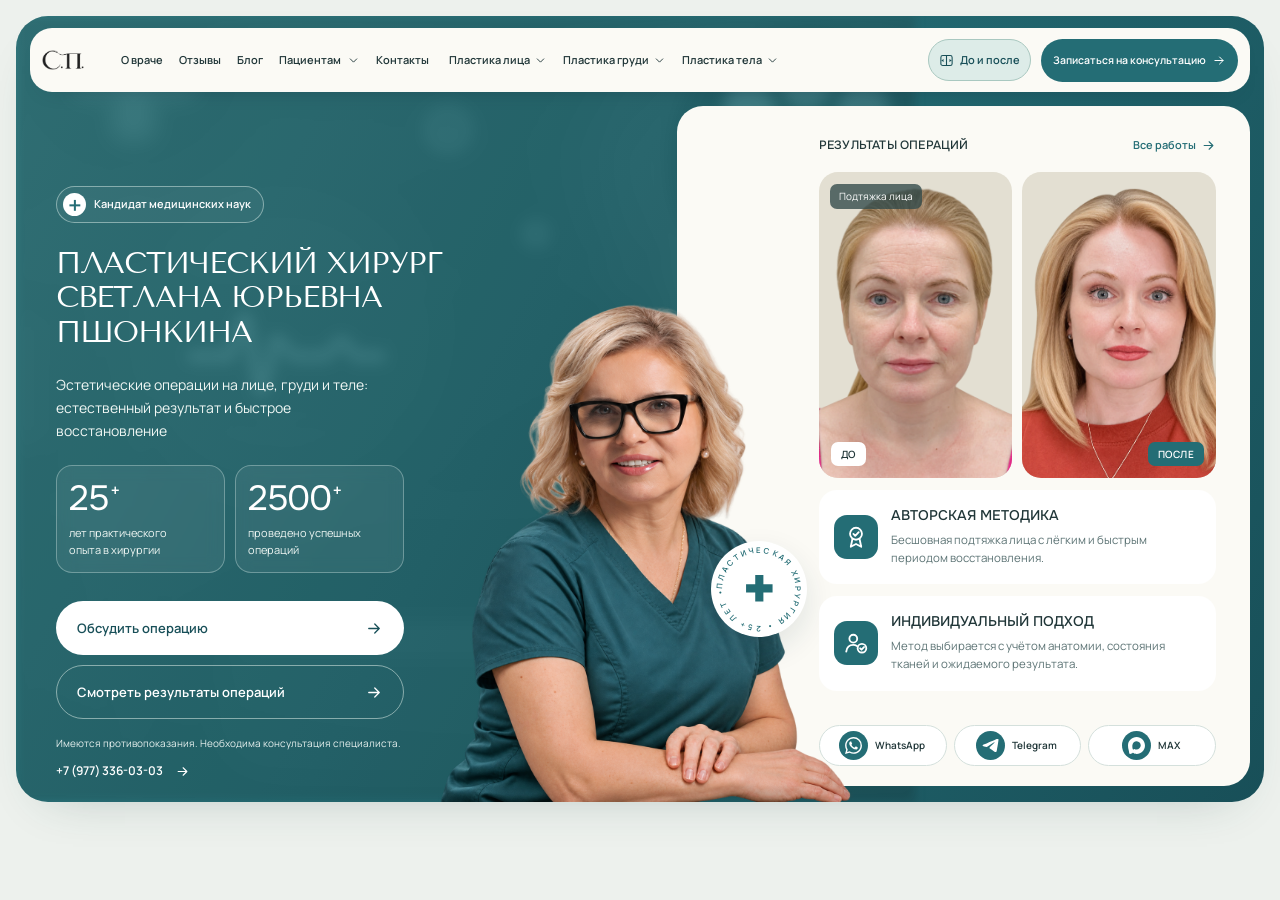
==== variant-1/index.html @ cadf02a1 "Согласование экранов: три цветовых варианта" ====
<!doctype html>
<html lang="ru">
<head>
  <meta charset="utf-8">
  <meta name="viewport" content="width=device-width,initial-scale=1">
  <meta name="description" content="Пластический хирург Светлана Юрьевна Пшонкина. Операции на лице, груди и теле. Результаты и консультация.">
  <meta name="robots" content="noindex,nofollow">
  <title>Светлана Пшонкина — сине-зелёная концепция · вариант 1</title>
  <link rel="stylesheet" href="assets/fonts-refined.css">
  <link rel="stylesheet" href="assets/medical.css">
  <link rel="stylesheet" href="assets/revision.css">
  <script src="assets/medical.js" defer></script>
</head>
<body>
<a class="skip-link" href="#hero-title">Перейти к содержимому</a>
<main class="stage" id="top">
  <div class="scenery" aria-hidden="true"><img src="assets/or-scene.svg" alt=""></div>
  <header class="site-header">
    <a class="brand" href="#top" aria-label="Светлана Пшонкина — главная"><img class="brand-mark" src="assets/logo-sp.png" width="48" height="25" alt="С.П."></a>
    <nav class="utility-nav" aria-label="Общие разделы">
        <button class="utility-item" data-topic="О враче">О враче</button>
        <button class="utility-item" data-topic="Отзывы">Отзывы</button>
        <button class="utility-item" data-topic="Блог">Блог</button>
        <div class="nav-group" data-nav-group="patients"><button class="utility-item nav-toggle" aria-expanded="false" aria-controls="panel-patients">Пациентам <span data-icon="down"></span></button><div class="nav-panel compact-panel" id="panel-patients" hidden></div></div>
        <button class="utility-item" data-contact>Контакты</button>
      </nav>
    <nav class="services-nav" id="services-nav" aria-label="Направления операций"></nav>
    <button class="before-after-pill" data-results><span data-icon="compare"></span>До и после <span data-icon="arrow"></span></button>
    <button class="button button-accent header-book" data-contact><span class="book-full">Записаться на консультацию</span><span class="book-short">Консультация</span><span data-icon="arrow"></span></button>
    <button class="menu-toggle" aria-label="Открыть меню" aria-controls="mobile-menu" aria-expanded="false"><span data-icon="menu"></span></button>
    <nav class="mobile-quick" aria-label="Быстрые ссылки"><button data-topic="Отзывы">Отзывы</button><button data-topic="Блог">Блог</button></nav>
  </header>

  <div class="hero-layout">
    <section class="intro" aria-labelledby="hero-title">
      <div class="credential"><span class="credential-plus" aria-hidden="true">+</span>Кандидат медицинских наук</div>
      <h1 id="hero-title">Пластический хирург<br class="desktop-break"> Светлана Юрьевна Пшонкина</h1>
      <p class="lead">Эстетические операции на лице, груди и теле: естественный результат и быстрое восстановление</p>
    </section>

    <section class="action-block" aria-label="Опыт и запись">
      <div class="facts">
        <div class="fact"><strong>25<sup>+</sup></strong><span>лет практического<br>опыта в хирургии</span></div>
        <div class="fact"><strong>2500<sup>+</sup></strong><span>проведено успешных<br>операций</span></div>
      </div>
      <div class="hero-buttons"><button class="button button-white" data-contact>Обсудить операцию <span data-icon="arrow"></span></button><button class="button button-outline" data-results>Смотреть результаты операций <span data-icon="arrow"></span></button></div>
      <p class="medical-note">Имеются противопоказания. Необходима консультация специалиста.</p>
      <a class="phone" href="tel:+79773360303">+7 (977) 336-03-03 <span data-icon="arrow"></span></a>
    </section>

    <figure class="doctor-figure">
      <img class="doctor" src="assets/doctor-teal-v2.png" width="1122" height="1402" alt="Пластический хирург Светлана Юрьевна Пшонкина">
      <figcaption class="doctor-badge" aria-label="Пластическая хирургия — 25+ лет">
        <svg class="badge-ring" viewBox="0 0 116 116" aria-hidden="true"><defs><path id="badge-circle" d="M58 58m-44 0a44 44 0 1 1 88 0a44 44 0 1 1-88 0"/></defs><text textLength="276" lengthAdjust="spacing"><textPath href="#badge-circle">ПЛАСТИЧЕСКАЯ ХИРУРГИЯ • 25+ ЛЕТ • </textPath></text></svg>
        <svg class="badge-cross" viewBox="0 0 32 32" aria-hidden="true"><path d="M12 3h8v9h9v8h-9v9h-8v-9H3v-8h9z"/></svg>
      </figcaption>
    </figure>

    <aside class="results-area" id="results" aria-label="Результаты и подход">
      <div class="results-heading"><h2>Результаты операций</h2><button data-results>Все работы <span data-icon="arrow"></span></button></div>
      <button class="comparison" data-results aria-label="Рассмотреть фотографии до и после подтяжки лица">
        <span class="case-caption">Подтяжка лица</span>
        <span class="comparison-half"><img src="assets/ba-before.webp" alt="До операции"><span class="image-label">До</span></span>
        <span class="comparison-half"><img src="assets/ba-after.webp" alt="После операции"><span class="image-label label-after">После</span></span>
      </button>
      <div class="benefits">
        <article class="benefit"><span class="benefit-icon" data-icon="medal"></span><div><h3>Авторская методика</h3><p>Бесшовная подтяжка лица с лёгким и быстрым периодом восстановления.</p></div></article>
        <article class="benefit"><span class="benefit-icon" data-icon="person"></span><div><h3>Индивидуальный подход</h3><p>Метод выбирается с учётом анатомии, состояния тканей и ожидаемого результата.</p></div></article>
      </div>
      <div class="messengers" aria-label="Связаться с нами"><a href="https://wa.me/79773360303" target="_blank" rel="noopener"><span class="social-symbol"><svg class="brand-icon" viewBox="0 0 24 24" aria-hidden="true"><path d="M17.472 14.382c-.297-.149-1.758-.867-2.03-.967-.273-.099-.471-.148-.67.15-.197.297-.767.966-.94 1.164-.173.199-.347.223-.644.075-.297-.15-1.255-.463-2.39-1.475-.883-.788-1.48-1.761-1.653-2.059-.173-.297-.018-.458.13-.606.134-.133.298-.347.446-.52.149-.174.198-.298.298-.497.099-.198.05-.371-.025-.52-.075-.149-.669-1.612-.916-2.207-.242-.579-.487-.5-.669-.51-.173-.008-.371-.01-.57-.01-.198 0-.52.074-.792.372-.272.297-1.04 1.016-1.04 2.479 0 1.462 1.065 2.875 1.213 3.074.149.198 2.096 3.2 5.077 4.487.709.306 1.262.489 1.694.625.712.227 1.36.195 1.871.118.571-.085 1.758-.719 2.006-1.413.248-.694.248-1.289.173-1.413-.074-.124-.272-.198-.57-.347m-5.421 7.403h-.004a9.87 9.87 0 01-5.031-1.378l-.361-.214-3.741.982.998-3.648-.235-.374a9.86 9.86 0 01-1.51-5.26c.001-5.45 4.436-9.884 9.888-9.884 2.64 0 5.122 1.03 6.988 2.898a9.825 9.825 0 012.893 6.994c-.003 5.45-4.437 9.884-9.885 9.884m8.413-18.297A11.815 11.815 0 0012.05 0C5.495 0 .16 5.335.157 11.892c0 2.096.547 4.142 1.588 5.945L.057 24l6.305-1.654a11.882 11.882 0 005.683 1.448h.005c6.554 0 11.89-5.335 11.893-11.893a11.821 11.821 0 00-3.48-8.413Z"/></svg></span>WhatsApp</a><button data-contact><span class="social-symbol"><svg class="brand-icon" viewBox="170 280 580 490" aria-hidden="true"><path d="M226.328419,494.722069 C372.088573,431.216685 469.284839,389.350049 517.917216,369.122161 C656.772535,311.36743 685.625481,301.334815 704.431427,301.003532 C708.567621,300.93067 717.815839,301.955743 723.806446,306.816707 C728.864797,310.92121 730.256552,316.46581 730.922551,320.357329 C731.588551,324.248848 732.417879,333.113828 731.758626,340.040666 C724.234007,419.102486 691.675104,610.964674 675.110982,699.515267 C668.10208,736.984342 654.301336,749.547532 640.940618,750.777006 C611.904684,753.448938 589.856115,731.588035 561.733393,713.153237 C517.726886,684.306416 492.866009,666.349181 450.150074,638.200013 C400.78442,605.66878 432.786119,587.789048 460.919462,558.568563 C468.282091,550.921423 596.21508,434.556479 598.691227,424.000355 C599.00091,422.680135 599.288312,417.758981 596.36474,415.160431 C593.441168,412.561881 589.126229,413.450484 586.012448,414.157198 C581.598758,415.158943 511.297793,461.625274 375.109553,553.556189 C355.154858,567.258623 337.080515,573.934908 320.886524,573.585046 C303.033948,573.199351 268.692754,563.490928 243.163606,555.192408 C211.851067,545.013936 186.964484,539.632504 189.131547,522.346309 C190.260287,513.342589 202.659244,504.134509 226.328419,494.722069 Z"/></svg></span>Telegram</button><button data-contact><span class="social-symbol"><svg class="brand-icon" viewBox="0 0 100 100" aria-hidden="true"><path fill-rule="evenodd" d="M50.7571 0.261719C78.2929 0.261719 99.8857 22.5974 99.8857 50.1474C99.8857 77.6974 77.6071 99.4903 51.0214 99.4903C41.5857 99.4903 37.0143 98.1617 29.65 92.9474C29.1429 92.5903 28.45 92.6831 28.0214 93.1403C22.3571 99.1831 7.85 103.426 7.18571 95.176C7.18571 80.7903 0 71.4474 0 49.876C0 21.5546 23.2214 0.261719 50.7571 0.261719ZM51.5286 24.8117C38.4643 24.126 28.2643 33.1974 26.0143 47.3831C24.15 59.1332 27.45 73.4546 30.2786 74.176C31.4786 74.4832 34.3571 72.276 36.4571 70.2974C36.85 69.926 37.45 69.8617 37.9071 70.1474C41.1786 72.1474 44.8786 73.6474 48.9571 73.8617C62.3714 74.5617 74.2571 64.0617 74.9643 50.6474C75.6643 37.2331 64.9429 25.5046 51.5286 24.8046V24.8117Z"/></svg></span>MAX</button></div>
    </aside>
  </div>
</main>

<dialog id="mobile-menu" class="mobile-menu" aria-labelledby="mobile-menu-title">
  <div class="drawer-header"><img class="brand-mark" src="assets/logo-sp.png" width="42" height="22" alt="С.П."><h2 id="mobile-menu-title">Меню</h2><button class="icon-button" data-close aria-label="Закрыть меню"><span data-icon="close"></span></button></div>
  <div class="drawer-content"><button class="before-after-pill" data-results><span data-icon="compare"></span>До и после <span data-icon="arrow"></span></button><div id="mobile-services"></div><nav class="mobile-utility" aria-label="Общие разделы"><button data-topic="О враче">О враче <span data-icon="arrow"></span></button><button data-topic="Отзывы">Отзывы <span data-icon="arrow"></span></button><button data-topic="Блог">Блог <span data-icon="arrow"></span></button><details class="mobile-group"><summary>Пациентам <span data-icon="down"></span></summary><div id="mobile-patients"></div></details><button data-contact>Контакты <span data-icon="arrow"></span></button></nav></div>
  <div class="drawer-footer"><button class="button button-accent" data-contact>Записаться на консультацию <span data-icon="arrow"></span></button><a href="tel:+79773360303">+7 (977) 336-03-03</a></div>
</dialog>

<dialog id="contact-dialog" class="content-dialog" aria-labelledby="contact-title"><button class="icon-button dialog-close" data-close aria-label="Закрыть"><span data-icon="close"></span></button><span class="dialog-eyebrow">Личная консультация</span><h2 id="contact-title">Обсудим вашу операцию</h2><p>Свяжитесь с нами удобным способом, чтобы выбрать время консультации.</p><a class="button button-accent" href="tel:+79773360303">+7 (977) 336-03-03 <span data-icon="phone"></span></a><a class="button button-soft" href="https://wa.me/79773360303" target="_blank" rel="noopener">Написать в WhatsApp <span class="social-symbol"><svg class="brand-icon" viewBox="0 0 24 24" aria-hidden="true"><path d="M17.472 14.382c-.297-.149-1.758-.867-2.03-.967-.273-.099-.471-.148-.67.15-.197.297-.767.966-.94 1.164-.173.199-.347.223-.644.075-.297-.15-1.255-.463-2.39-1.475-.883-.788-1.48-1.761-1.653-2.059-.173-.297-.018-.458.13-.606.134-.133.298-.347.446-.52.149-.174.198-.298.298-.497.099-.198.05-.371-.025-.52-.075-.149-.669-1.612-.916-2.207-.242-.579-.487-.5-.669-.51-.173-.008-.371-.01-.57-.01-.198 0-.52.074-.792.372-.272.297-1.04 1.016-1.04 2.479 0 1.462 1.065 2.875 1.213 3.074.149.198 2.096 3.2 5.077 4.487.709.306 1.262.489 1.694.625.712.227 1.36.195 1.871.118.571-.085 1.758-.719 2.006-1.413.248-.694.248-1.289.173-1.413-.074-.124-.272-.198-.57-.347m-5.421 7.403h-.004a9.87 9.87 0 01-5.031-1.378l-.361-.214-3.741.982.998-3.648-.235-.374a9.86 9.86 0 01-1.51-5.26c.001-5.45 4.436-9.884 9.888-9.884 2.64 0 5.122 1.03 6.988 2.898a9.825 9.825 0 012.893 6.994c-.003 5.45-4.437 9.884-9.885 9.884m8.413-18.297A11.815 11.815 0 0012.05 0C5.495 0 .16 5.335.157 11.892c0 2.096.547 4.142 1.588 5.945L.057 24l6.305-1.654a11.882 11.882 0 005.683 1.448h.005c6.554 0 11.89-5.335 11.893-11.893a11.821 11.821 0 00-3.48-8.413Z"/></svg></span></a></dialog>

<dialog id="results-dialog" class="content-dialog gallery-dialog" aria-labelledby="results-title"><button class="icon-button dialog-close" data-close aria-label="Закрыть фотографии"><span data-icon="close"></span></button><span class="dialog-eyebrow">Результаты операций</span><h2 id="results-title">До и после</h2><div class="gallery-controls"><span>Подтяжка лица</span><span>01 / 01</span><button class="icon-button" aria-label="Предыдущий случай" disabled><span data-icon="back"></span></button><button class="icon-button" aria-label="Следующий случай" disabled><span data-icon="arrow"></span></button></div><div class="gallery-pair"><figure><img src="assets/ba-before.webp" alt="До операции"><figcaption>До</figcaption></figure><figure><img src="assets/ba-after.webp" alt="После операции"><figcaption>После</figcaption></figure></div></dialog>

<dialog id="section-dialog" class="content-dialog" aria-labelledby="section-title"><button class="icon-button dialog-close" data-close aria-label="Закрыть раздел"><span data-icon="close"></span></button><span class="dialog-eyebrow" id="section-kicker">Информация</span><h2 id="section-title"></h2><p id="section-description"></p><button class="button button-accent" data-contact>Задать вопрос на консультации <span data-icon="arrow"></span></button></dialog>
</body>
</html>
---- variant-1/assets/fonts-refined.css ----
@font-face {
  font-family: 'Onest';
  font-style: normal;
  font-weight: 400 800;
  font-display: swap;
  src: url([data-uri]) format('woff2');
  unicode-range: U+0301, U+0400-045F, U+0490-0491, U+04B0-04B1, U+2116;
}
@font-face {
  font-family: 'Onest';
  font-style: normal;
  font-weight: 400 800;
  font-display: swap;
  src: url([data-uri]) format('woff2');
  unicode-range: U+0302-0303, U+0305, U+0307-0308, U+0310, U+0312, U+0315, U+031A, U+0326-0327, U+032C, U+032F-0330, U+0332-0333, U+0338, U+033A, U+0346, U+034D, U+0391-03A1, U+03A3-03A9, U+03B1-03C9, U+03D1, U+03D5-03D6, U+03F0-03F1, U+03F4-03F5, U+2016-2017, U+2034-2038, U+203C, U+2040, U+2043, U+2047, U+2050, U+2057, U+205F, U+2070-2071, U+2074-209F, U+20D0-20DC, U+20E1, U+20E5-20EF, U+2100-2112, U+2114-2115, U+2117-2121, U+2123-214F, U+2190, U+2192, U+2194-21AE, U+21B0-21E5, U+21F1-21F2, U+21F4-2211, U+2213-2214, U+2216-22FF, U+2308-230B, U+2310, U+2319, U+231C-2321, U+2336-237A, U+237C, U+2395, U+239B-23B7, U+23D0, U+23DC-23E1, U+2474-2475, U+25AF, U+25B3, U+25B7, U+25BD, U+25C1, U+25CA, U+25CC, U+25FB, U+266D-266F, U+27C0-27FF, U+2900-2AFF, U+2B0E-2B11, U+2B30-2B4C, U+2BFE, U+3030, U+FF5B, U+FF5D, U+1D400-1D7FF, U+1EE00-1EEFF;
}
@font-face {
  font-family: 'Onest';
  font-style: normal;
  font-weight: 400 800;
  font-display: swap;
  src: url([data-uri]) format('woff2');
  unicode-range: U+0001-000C, U+000E-001F, U+007F-009F, U+20DD-20E0, U+20E2-20E4, U+2150-218F, U+2190, U+2192, U+2194-2199, U+21AF, U+21E6-21F0, U+21F3, U+2218-2219, U+2299, U+22C4-22C6, U+2300-243F, U+2440-244A, U+2460-24FF, U+25A0-27BF, U+2800-28FF, U+2921-2922, U+2981, U+29BF, U+29EB, U+2B00-2BFF, U+4DC0-4DFF, U+FFF9-FFFB, U+10140-1018E, U+10190-1019C, U+101A0, U+101D0-101FD, U+102E0-102FB, U+10E60-10E7E, U+1D2C0-1D2D3, U+1D2E0-1D37F, U+1F000-1F0FF, U+1F100-1F1AE, U+1F1E6-1F1FF, U+1F30D-1F30F, U+1F315, U+1F31C, U+1F31E, U+1F320-1F32C, U+1F336, U+1F378, U+1F37D, U+1F382, U+1F393-1F39F, U+1F3A7-1F3A8, U+1F3AC-1F3AF, U+1F3C2, U+1F3C4-1F3C6, U+1F3CA-1F3CE, U+1F3D4-1F3E0, U+1F3ED, U+1F3F1-1F3F3, U+1F3F5-1F3F7, U+1F408, U+1F415, U+1F41F, U+1F426, U+1F43F, U+1F441-1F442, U+1F444, U+1F446-1F449, U+1F44C-1F44E, U+1F453, U+1F46A, U+1F47D, U+1F4A3, U+1F4B0, U+1F4B3, U+1F4B9, U+1F4BB, U+1F4BF, U+1F4C8-1F4CB, U+1F4D6, U+1F4DA, U+1F4DF, U+1F4E3-1F4E6, U+1F4EA-1F4ED, U+1F4F7, U+1F4F9-1F4FB, U+1F4FD-1F4FE, U+1F503, U+1F507-1F50B, U+1F50D, U+1F512-1F513, U+1F53E-1F54A, U+1F54F-1F5FA, U+1F610, U+1F650-1F67F, U+1F687, U+1F68D, U+1F691, U+1F694, U+1F698, U+1F6AD, U+1F6B2, U+1F6B9-1F6BA, U+1F6BC, U+1F6C6-1F6CF, U+1F6D3-1F6D7, U+1F6E0-1F6EA, U+1F6F0-1F6F3, U+1F6F7-1F6FC, U+1F700-1F80B, U+1F810-1F847, U+1F850-1F859, U+1F860-1F887, U+1F890-1F8AD, U+1F8B0-1F8BB, U+1F8C0-1F8C1, U+1F8D0-1F8D8, U+1F900-1F90B, U+1F93B, U+1F946, U+1F984, U+1F996, U+1F9E9, U+1FA00-1FA6F, U+1FA70-1FA7C, U+1FA80-1FAC6, U+1FAC8, U+1FACC-1FADD, U+1FADF-1FAEB, U+1FAEF-1FAFA, U+1FB00-1FBFF;
}
@font-face {
  font-family: 'Onest';
  font-style: normal;
  font-weight: 400 800;
  font-display: swap;
  src: url([data-uri]) format('woff2');
  unicode-range: U+0000-00FF, U+0131, U+0152-0153, U+02BB-02BC, U+02C6, U+02DA, U+02DC, U+0304, U+0308, U+0329, U+2000-206F, U+20AC, U+2122, U+2191, U+2193, U+2212, U+2215, U+FEFF, U+FFFD;
}
@font-face {
  font-family: 'Manrope';
  font-style: normal;
  font-weight: 400;
  font-display: swap;
  src: url([data-uri]) format('woff2');
  unicode-range: U+0301, U+0400-045F, U+0490-0491, U+04B0-04B1, U+2116;
}
@font-face {
  font-family: 'Manrope';
  font-style: normal;
  font-weight: 400;
  font-display: swap;
  src: url([data-uri]) format('woff2');
  unicode-range: U+0000-00FF, U+0131, U+0152-0153, U+02BB-02BC, U+02C6, U+02DA, U+02DC, U+0304, U+0308, U+0329, U+2000-206F, U+20AC, U+2122, U+2191, U+2193, U+2212, U+2215, U+FEFF, U+FFFD;
}
@font-face {
  font-family: 'Manrope';
  font-style: normal;
  font-weight: 500;
  font-display: swap;
  src: url([data-uri]) format('woff2');
  unicode-range: U+0301, U+0400-045F, U+0490-0491, U+04B0-04B1, U+2116;
}
@font-face {
  font-family: 'Manrope';
  font-style: normal;
  font-weight: 500;
  font-display: swap;
  src: url([data-uri]) format('woff2');
  unicode-range: U+0000-00FF, U+0131, U+0152-0153, U+02BB-02BC, U+02C6, U+02DA, U+02DC, U+0304, U+0308, U+0329, U+2000-206F, U+20AC, U+2122, U+2191, U+2193, U+2212, U+2215, U+FEFF, U+FFFD;
}
@font-face {
  font-family: 'Manrope';
  font-style: normal;
  font-weight: 600;
  font-display: swap;
  src: url([data-uri]) format('woff2');
  unicode-range: U+0301, U+0400-045F, U+0490-0491, U+04B0-04B1, U+2116;
}
@font-face {
  font-family: 'Manrope';
  font-style: normal;
  font-weight: 600;
  font-display: swap;
  src: url([data-uri]) format('woff2');
  unicode-range: U+0000-00FF, U+0131, U+0152-0153, U+02BB-02BC, U+02C6, U+02DA, U+02DC, U+0304, U+0308, U+0329, U+2000-206F, U+20AC, U+2122, U+2191, U+2193, U+2212, U+2215, U+FEFF, U+FFFD;
}
---- variant-1/assets/medical.css ----
:root{--accent:#246d75;--accent-dark:#184f58;--accent-light:#ddece8;--page:#edf1ed;--surface:#fbfaf5;--ink:#203638;--muted:#5d7475;--line:#d4e0dc;--white:#fff;--display:'Tenor Sans','Onest',sans-serif;--body:'Manrope',system-ui,sans-serif;--scroll-thumb:#809e9a;--scroll-track:#edf1ed}
*{box-sizing:border-box}html{scroll-behavior:smooth;scrollbar-gutter:stable}body{margin:0;padding:16px;background:var(--page);color:var(--ink);font:400 15px/1.5 var(--body);-webkit-font-smoothing:antialiased}button,a{-webkit-tap-highlight-color:transparent}button{font:inherit;cursor:pointer}a{color:inherit;text-decoration:none}button{color:inherit}button:disabled{cursor:default;opacity:.4}button:not(:disabled),a{transition:background .18s,color .18s,border-color .18s,box-shadow .18s}button:focus-visible,a:focus-visible,summary:focus-visible{outline:3px solid #b0d9b6;outline-offset:4px}button:active:not(:disabled){transform:translateY(1px)}h1,h2,h3,p,figure{margin:0}button{border:0}button[hidden],[hidden]{display:none!important}button svg,a svg{pointer-events:none}.ic{width:19px;height:19px;display:block;fill:none;stroke:currentColor;stroke-width:1.7;stroke-linecap:round;stroke-linejoin:round;flex:none}span[data-icon]{display:inline-flex;align-items:center;justify-content:center;flex:none}
*{scrollbar-color:var(--scroll-thumb) var(--scroll-track);scrollbar-width:thin}*::-webkit-scrollbar{width:10px;height:10px}*::-webkit-scrollbar-track{background:var(--scroll-track)}*::-webkit-scrollbar-thumb{background:var(--scroll-thumb);border:2px solid var(--scroll-track);border-radius:8px}*::-webkit-scrollbar-thumb:hover{background:var(--accent)}
.skip-link{position:fixed;left:24px;top:-100px;padding:12px 18px;background:white;color:var(--ink);z-index:1000;border-radius:8px}.skip-link:focus{top:20px}
.stage{position:relative;isolation:isolate;max-width:1568px;margin:auto;border-radius:32px;background:linear-gradient(118deg,#337d83 0%,var(--accent) 42%,var(--accent-dark) 100%);padding:18px 18px 0;box-shadow:0 20px 50px -32px #244a4955}.scenery{position:absolute;inset:0;overflow:hidden;z-index:-2;border-radius:inherit;pointer-events:none}.scenery img{width:72%;height:100%;object-fit:cover;opacity:.16;filter:grayscale(1) blur(5px);mix-blend-mode:screen}.stage:after{content:'';position:absolute;z-index:-1;top:146px;bottom:16px;left:53%;right:16px;border-radius:26px;background:var(--surface)}
.site-header{position:relative;z-index:30;background:var(--surface);border-radius:22px;padding:0 22px;box-shadow:0 10px 26px -23px #102c39}.header-primary,.header-secondary{display:flex;align-items:center;gap:18px;min-width:0}.header-primary{min-height:62px;border-bottom:1px solid var(--line)}.header-secondary{min-height:57px;justify-content:space-between}.brand{display:flex;align-items:center;min-width:52px;min-height:44px}.brand-mark{display:block;width:48px;height:25px;object-fit:contain;filter:grayscale(1) brightness(.6)}.utility-nav{display:flex;align-items:center;justify-content:center;gap:12px;flex:1;min-width:0}.utility-item{display:flex;align-items:center;gap:6px;min-height:42px;padding:8px 10px;background:transparent;font-size:13px;font-weight:600;white-space:nowrap;border-radius:9px}.utility-item:hover{background:var(--accent-light);color:var(--accent-dark)}.nav-toggle .ic{width:13px;height:13px}.button{display:inline-flex;align-items:center;justify-content:center;gap:12px;min-height:52px;padding:14px 20px;border-radius:12px;font-size:13px;font-weight:700;line-height:1.4;text-align:center;border:1px solid transparent;min-width:0}.button .ic{width:18px}.button-accent{background:var(--accent);color:white}.button-accent:hover{background:var(--accent-dark)}.button-white{background:white;color:var(--accent-dark)}.button-white:hover{background:var(--accent-light)}.button-outline{color:white;border-color:#cce0db99;background:transparent}.button-outline:hover{background:#ffffff16;border-color:white}.button-soft{background:var(--accent-light);color:var(--accent-dark)}.button-soft:hover{background:#cde1db}.header-book{font-size:12px;min-height:42px;padding:10px 15px;white-space:nowrap}.header-book .ic{width:16px}.book-short{display:none}.menu-toggle{display:none}.services-nav{display:flex;align-items:center;gap:14px}.service-trigger{display:flex;align-items:center;gap:12px;padding:9px 14px;min-height:44px;background:transparent;font-weight:650;font-size:14px;border-radius:10px;white-space:nowrap}.service-trigger:hover,.service-trigger[aria-expanded=true]{background:var(--accent-light);color:var(--accent-dark)}.before-after-pill{display:inline-flex;align-items:center;justify-content:center;gap:10px;padding:10px 16px;min-height:42px;border:1px solid #a9c8c0;border-radius:12px;background:var(--accent-light);color:var(--accent-dark);font-size:13px;font-weight:750;white-space:nowrap}.before-after-pill:hover{background:var(--accent);color:white;border-color:var(--accent)}.before-after-pill .ic{width:17px;height:17px}.mobile-quick{display:none}
.nav-panel{position:absolute;left:0;right:0;top:calc(100% + 8px);border:1px solid var(--line);border-radius:22px;padding:18px;background:var(--surface);box-shadow:0 24px 60px #153f4336}.nav-panel:before{content:'';position:absolute;top:-12px;height:13px;left:0;right:0}.service-panel{display:grid;grid-template-columns:minmax(0,1fr) 280px;gap:22px;max-width:810px;max-height:min(640px,calc(100dvh - 175px));overflow:auto}.menu-links{display:flex;flex-direction:column;gap:3px}.menu-links button{display:flex;align-items:center;justify-content:space-between;gap:12px;width:100%;text-align:left;padding:11px 14px;border-radius:10px;font-size:14px;line-height:1.4;font-weight:550;background:transparent}.menu-links button:hover{color:var(--accent-dark);background:var(--accent-light)}.menu-links button .ic{width:17px}.menu-links .anesthesia-link{border-top:1px solid var(--line);border-radius:0 0 10px 10px;margin-top:8px;padding-top:15px;color:var(--accent);font-weight:750}.category-photo{position:relative;overflow:hidden;align-self:stretch;border-radius:15px;min-height:280px;background:#e8e8e1}.category-photo img{display:block;width:100%;height:100%;position:absolute;inset:0;object-fit:cover;object-position:50% 26%}.category-photo figcaption{position:absolute;bottom:12px;left:12px;right:12px;background:#fbfaf5ed;border:1px solid white;border-radius:10px;padding:12px;font-size:14px;font-weight:700}.compact-panel{left:auto;right:200px;max-width:340px}.nav-group{position:static}
.hero-layout{display:grid;grid-template-columns:minmax(0,37fr) minmax(0,29fr) minmax(0,34fr);grid-template-rows:auto 1fr;column-gap:0;position:relative;min-height:700px;padding:36px 18px 26px}.intro{grid-column:1;grid-row:1;z-index:4;color:white;padding:0 8px 0 12px}.credential{display:inline-flex;align-items:center;gap:8px;max-width:100%;font-size:11px;font-weight:650;border:1px solid #cee3df88;padding:6px 12px 6px 6px;border-radius:9px;background:#ffffff0b;line-height:1.4}.credential-plus{display:grid;place-items:center;background:#fff;color:var(--accent);width:23px;height:23px;font-size:24px;line-height:1;border-radius:6px;flex:none}h1{font:400 clamp(31px,2.65vw,43px)/1.15 var(--display);letter-spacing:-1px;text-transform:uppercase;margin-top:27px;max-width:540px;text-wrap:balance}.lead{font-size:15px;line-height:1.65;max-width:360px;margin-top:24px;color:#f0f7f4}.action-block{grid-column:1;grid-row:2;z-index:5;align-self:end;color:white;max-width:407px;padding:30px 0 0 12px}.facts{display:grid;grid-template-columns:1fr 1fr;gap:10px;margin-bottom:19px}.fact{border:1px solid #d9ebe85c;border-radius:16px;background:#ffffff10;padding:15px 17px;backdrop-filter:blur(8px);min-width:0}.fact strong{display:block;font:400 40px/1.1 var(--display);letter-spacing:-1.5px}.fact sup{font-size:19px;position:relative;vertical-align:top;top:.08em;margin-left:2px}.fact>span{display:block;font-size:11px;line-height:1.5;margin-top:7px;color:#f0f7f4}.hero-buttons{display:grid;gap:10px}.hero-buttons .button{justify-content:space-between;min-height:54px}.medical-note{font-size:10px;line-height:1.6;max-width:350px;margin-top:16px;color:#e5efed}.phone{display:inline-flex;gap:12px;align-items:center;font-size:12px;font-weight:650;margin-top:7px;min-height:26px}.phone:hover{color:#c8e7cf}.phone .ic{width:15px}
.doctor-figure{grid-column:2;grid-row:1/span 2;align-self:end;position:relative;z-index:3;min-width:0;margin:0 -46px -21px -56px;pointer-events:none}.doctor{display:block;width:100%;height:auto;max-height:660px;object-fit:contain;object-position:bottom}.doctor-badge{position:absolute;left:66%;top:47%;width:100px;height:100px;background:var(--surface);color:var(--accent);border-radius:50%;display:flex;flex-direction:column;align-items:center;justify-content:center;box-shadow:0 12px 30px #1239411c;border:5px solid white}.doctor-badge>span{font-size:52px;line-height:.95;font-weight:700}.doctor-badge small{font-size:8px;font-weight:700;white-space:nowrap;margin-top:4px}
.results-area{grid-column:3;grid-row:1/span 2;align-self:stretch;position:relative;z-index:5;display:flex;flex-direction:column;gap:14px;padding:0 0 0 12px;min-width:0}.results-heading{display:flex;align-items:center;justify-content:space-between;gap:10px;min-height:28px}.results-heading h2{font:500 14px/1.3 var(--display);text-transform:uppercase;letter-spacing:.2px}.results-heading>button{display:inline-flex;align-items:center;gap:5px;flex:none;background:transparent;color:var(--accent);font-size:11px;font-weight:750;padding:5px 0}.results-heading>button:hover{color:var(--ink)}.results-heading .ic{width:15px}.comparison{position:relative;display:grid;grid-template-columns:1fr 1fr;gap:10px;background:none;padding:0;width:100%;text-align:left;border-radius:20px}.comparison:focus-visible{outline-offset:5px}.comparison-half{display:block;position:relative;min-width:0;overflow:hidden;aspect-ratio:.64;border-radius:19px;background:#e3dfd2;max-height:330px}.comparison-half img{display:block;width:100%;height:100%;object-fit:cover;object-position:50% 17%}.case-caption{position:absolute;z-index:2;top:12px;left:11px;font-size:10px;padding:5px 9px;background:#334b4bc9;color:white;border-radius:7px}.image-label{position:absolute;bottom:12px;left:12px;font-size:10px;line-height:1;padding:7px 10px;border-radius:7px;background:white;color:var(--ink);font-weight:800;text-transform:uppercase;letter-spacing:.4px}.label-after{left:auto;right:12px;background:var(--accent);color:white}.benefits{display:grid;gap:12px}.benefit{display:grid;grid-template-columns:44px minmax(0,1fr);gap:13px;align-items:center;background:white;border-radius:18px;padding:18px 15px;min-width:0}.benefit-icon{display:grid!important;place-items:center;width:44px;height:44px;background:var(--accent);color:white;border-radius:13px}.benefit-icon .ic{width:26px;height:26px}.benefit h3{font:500 15px/1.25 var(--display);text-transform:uppercase;margin-bottom:6px;overflow-wrap:anywhere}.benefit p{font-size:11.5px;line-height:1.6;color:var(--muted)}.messengers{display:flex;align-items:center;flex-wrap:wrap;gap:7px;margin-top:auto;padding-top:10px}.messengers>a,.messengers>button{display:inline-flex;align-items:center;justify-content:center;gap:7px;min-height:40px;padding:6px 10px;background:white;border:1px solid var(--line);border-radius:30px;font-size:11px;font-weight:600}.messengers>a:hover,.messengers>button:hover{border-color:var(--accent);background:var(--accent-light)}.messengers [data-icon]{color:var(--accent)}.messengers .ic{width:22px;height:22px}
dialog{color:var(--ink);font:400 15px/1.5 var(--body);border:1px solid var(--line);background:var(--surface);padding:0;box-shadow:0 25px 90px #142f4359}dialog::backdrop{background:#122e38a8;backdrop-filter:blur(5px)}.content-dialog{width:min(520px,calc(100% - 32px));max-height:calc(100dvh - 48px);border-radius:23px;padding:38px;overflow:auto}.dialog-close{position:absolute;right:12px;top:12px}.icon-button{display:grid;place-items:center;width:40px;height:40px;flex:none;border:1px solid var(--line);border-radius:10px;background:transparent}.icon-button:hover:not(:disabled){background:var(--accent-light)}.dialog-eyebrow{display:block;color:var(--accent);font-size:11px;font-weight:750;text-transform:uppercase;letter-spacing:1px;padding-right:22px}.content-dialog h2{font:500 28px/1.2 var(--display);margin:13px 0 20px}.content-dialog>p{color:var(--muted);margin:0 0 22px;line-height:1.7}.content-dialog>.button{width:100%;margin-top:10px}.gallery-dialog{width:min(900px,calc(100% - 28px))}.gallery-controls{display:flex;align-items:center;gap:8px;font-size:12px;margin-bottom:15px}.gallery-controls>span:first-child{margin-right:auto}.gallery-pair{display:grid;grid-template-columns:1fr 1fr;gap:10px}.gallery-pair figure{position:relative;border-radius:14px;background:#e3dfd2;overflow:hidden}.gallery-pair img{display:block;width:100%;max-height:60dvh;object-fit:contain}.gallery-pair figcaption{position:absolute;bottom:12px;left:12px;background:var(--surface);padding:4px 10px;border-radius:6px;font-weight:650;font-size:12px}.mobile-menu{width:min(460px,calc(100% - 20px));height:calc(100dvh - 20px);max-height:none;max-width:none;border-radius:24px}.mobile-menu[open]{display:flex;flex-direction:column}.drawer-header{display:flex;align-items:center;gap:18px;padding:17px 20px;border-bottom:1px solid var(--line);flex:none}.drawer-header h2{font-size:16px;font-weight:650;flex:1}.drawer-header .brand-mark{width:42px;height:22px}.drawer-content{padding:18px 20px;overflow:auto;flex:1}.drawer-content>.before-after-pill{width:100%;margin-bottom:16px}.mobile-group{border-bottom:1px solid var(--line);margin:0}.mobile-group>summary{display:flex;gap:10px;align-items:center;justify-content:space-between;list-style:none;cursor:pointer;padding:15px 0;font-size:15px;font-weight:700}.mobile-group>summary::-webkit-details-marker{display:none}.mobile-group>summary img{width:44px;height:48px;border-radius:8px;object-fit:cover}.mobile-group>summary span:not([data-icon]){flex:1}.mobile-group[open]>summary .ic{transform:rotate(180deg)}.mobile-group .menu-links{padding:0 0 12px 5px}.mobile-utility{display:flex;flex-direction:column;margin-top:15px}.mobile-utility>button{display:flex;align-items:center;justify-content:space-between;min-height:49px;padding:12px 0;text-align:left;background:transparent;border-bottom:1px solid var(--line);font-size:15px;font-weight:650}.mobile-utility>button:hover{color:var(--accent)}.drawer-footer{padding:16px 20px;border-top:1px solid var(--line);display:grid;gap:10px;flex:none;text-align:center;font-size:13px}.drawer-footer .button{width:100%}body:has(dialog[open]){overflow:hidden}
@media(min-width:1500px){.hero-layout{min-height:760px;padding-top:45px}.doctor-figure{margin-left:-76px;margin-right:-45px}.doctor{max-height:730px}.action-block{max-width:430px}.comparison-half{max-height:365px}.benefit{padding:21px 18px}.benefit p{font-size:12px}}
@media(min-width:1200px) and (max-width:1319px){.hero-layout{min-height:710px;padding-left:8px;padding-right:7px;grid-template-columns:minmax(0,37fr) minmax(0,27fr) minmax(0,36fr)}h1{font-size:32px}.lead{font-size:14px;max-width:305px}.action-block{max-width:345px}.fact{padding:14px 12px}.fact strong{font-size:35px}.doctor-figure{margin-left:-54px;margin-right:-49px}.doctor-badge{width:86px;height:86px;left:66%;top:45%}.doctor-badge>span{font-size:42px}.comparison-half{max-height:307px}.benefit h3{font-size:14px}.results-heading h2{font-size:12px}}
@media(min-width:720px) and (max-width:1199px){body{padding:12px}.stage{padding:14px 14px 18px;border-radius:28px}.stage:after{display:none}.site-header{padding:0 17px}.utility-nav{gap:2px}.utility-item{font-size:12px;padding:8px}.header-primary{gap:10px}.header-book{padding:10px 12px;font-size:11px}.services-nav{gap:3px}.service-trigger{font-size:13px;padding:10px}.hero-layout{padding:32px 20px 0;grid-template-columns:minmax(0,1fr) minmax(0,1fr);grid-template-rows:auto auto auto;gap:0 20px;min-height:0}.intro{grid-column:1;grid-row:1;padding:0}.action-block{grid-column:1;grid-row:2;padding:27px 0 0;max-width:100%;align-self:start}.doctor-figure{grid-column:2;grid-row:1/span 2;align-self:end;margin:0 -12px 0 -35px}.doctor{max-height:690px}.doctor-badge{left:auto;right:0;top:49%;width:86px;height:86px}.doctor-badge>span{font-size:43px}.lead{max-width:400px;font-size:14px}.desktop-break{display:none}h1{font-size:clamp(29px,3.65vw,42px);margin-top:24px;max-width:100%}.fact strong{font-size:35px}.fact>span{font-size:10.5px}.button{font-size:12px}.results-area{grid-column:1/-1;grid-row:3;background:var(--surface);border-radius:23px;padding:24px;display:grid;grid-template-columns:minmax(0,1.08fr) minmax(0,1fr);grid-template-rows:auto 1fr auto;gap:16px 24px;margin-top:30px;align-items:start}.results-heading{grid-column:1/-1}.comparison{grid-column:1;grid-row:2/span 2}.comparison-half{aspect-ratio:.66;max-height:340px}.benefits{grid-column:2;grid-row:2}.messengers{grid-column:2;grid-row:3;align-self:end;margin-top:0}.benefit{padding:17px 14px}.benefit h3{font-size:14px}.benefit p{font-size:12px}.medical-note{max-width:100%}}
@media(min-width:720px) and (max-width:859px){.book-full{display:none}.book-short{display:inline}.header-book .ic{width:15px}.utility-item{font-size:11px;padding:8px 7px}.header-primary{gap:8px}.brand{min-width:44px}.brand-mark{width:42px;height:22px}.hero-layout{padding:28px 12px 0;column-gap:16px}.fact{padding:13px 10px}.fact strong{font-size:31px}.fact>span{font-size:10px}.lead{font-size:13px}.credential{font-size:9px;padding-right:8px}.doctor-figure{margin-left:-24px;margin-right:-12px}.results-area{padding:20px;gap:14px 18px}.benefit{grid-template-columns:34px minmax(0,1fr);gap:10px;padding:14px 10px}.benefit-icon{width:34px;height:36px;border-radius:10px}.benefit-icon .ic{width:22px}.benefit h3{font-size:12px}.benefit p{font-size:11px}.messengers{gap:5px}.messengers>a,.messengers>button{padding:6px 8px;font-size:10px}.results-heading h2{font-size:13px}}
@media(max-width:719px){body{padding:8px}.stage{border-radius:25px;padding:11px 11px 24px}.stage:after{display:none}.site-header{border-radius:18px;padding:0 13px}.header-primary{gap:10px;min-height:65px}.brand{min-width:42px;margin-right:auto}.brand-mark{width:42px;height:22px}.utility-nav,.services-nav{display:none}.book-full{display:none}.book-short{display:inline}.header-book{min-height:39px;padding:10px 12px;font-size:11px;border-radius:10px}.header-book .ic{display:none}.menu-toggle{display:grid;place-items:center;width:39px;height:39px;background:var(--accent-light);border-radius:10px;flex:none}.menu-toggle:hover{background:#cee2db}.header-secondary{min-height:55px;gap:8px}.mobile-quick{display:flex;align-items:center;gap:14px;order:2}.mobile-quick button{font-size:12px;font-weight:650;background:transparent;min-height:42px;padding:0}.before-after-pill{padding:9px 11px;min-height:36px;font-size:11px;gap:7px;border-radius:9px}.before-after-pill>.ic,.before-after-pill span:last-child{display:none}.before-after-pill span:first-child .ic{width:15px}.hero-layout{display:flex;flex-direction:column;padding:26px 10px 0;gap:0;min-height:0}.intro{order:1;padding:0}.credential{font-size:9px;padding:5px 9px 5px 5px}.credential-plus{width:20px;height:20px;font-size:21px}h1{font-size:clamp(25px,6.4vw,42px);line-height:1.15;letter-spacing:-.65px;margin-top:23px;text-wrap:initial}.desktop-break{display:none}.lead{font-size:13px;line-height:1.7;max-width:100%;margin-top:20px}.results-area{display:contents}.results-heading{order:2;margin-top:26px;min-height:30px;color:white}.results-heading h2{font-size:12px;letter-spacing:0}.results-heading>button{color:#e2f1ea;font-size:10px}.comparison{order:3;gap:11px;margin-top:10px}.comparison-half{aspect-ratio:.72;max-height:345px;border:2px solid #ffffffcc;border-radius:19px}.case-caption{font-size:9px;left:10px;top:10px}.image-label{font-size:9px;padding:7px 9px;bottom:9px;left:9px}.label-after{left:auto;right:9px}.doctor-figure{order:4;width:calc(100% + 20px);max-width:520px;margin:3px -10px 0;align-self:center;z-index:2}.doctor{max-height:none}.doctor-badge{right:0;left:auto;top:48%;width:76px;height:76px;border-width:4px}.doctor-badge>span{font-size:36px}.doctor-badge small{font-size:7px}.action-block{order:5;position:relative;align-self:stretch;z-index:5;margin-top:-54px;padding:0;max-width:100%}.facts{gap:8px;margin-bottom:14px}.fact{padding:13px 14px;background:#2b7379d9;backdrop-filter:blur(12px);border-color:#d6eae69c}.fact strong{font-size:33px}.fact>span{font-size:10px}.hero-buttons .button{min-height:52px;font-size:12px;padding:13px 16px}.medical-note{font-size:9px;margin-top:15px;max-width:100%}.phone{font-size:13px;margin-top:7px}.benefits{order:6;margin-top:25px;gap:11px}.benefit{grid-template-columns:42px minmax(0,1fr);padding:17px 15px;gap:12px}.benefit h3{font-size:14px}.benefit p{font-size:11px}.benefit-icon{width:42px;height:42px}.messengers{order:7;margin-top:18px;gap:6px;padding-top:0;justify-content:space-between}.messengers>a,.messengers>button{font-size:10px;padding:6px 9px;gap:6px;min-height:40px}.messengers .ic{width:19px}.content-dialog{padding:33px 22px}.content-dialog h2{font-size:25px}.gallery-pair{gap:6px}.gallery-controls{font-size:11px;gap:6px}.gallery-controls .icon-button{width:32px;height:32px}.gallery-pair figcaption{bottom:8px;left:8px;font-size:10px}}
@media(max-width:359px){.header-primary{gap:7px}.header-book{font-size:10px;padding:10px}.hero-layout{padding-left:7px;padding-right:7px}.mobile-quick{gap:10px}.mobile-quick button{font-size:11px}.fact{padding:12px 10px}.fact strong{font-size:30px}.messengers{justify-content:flex-start}.benefit{padding:15px 12px;grid-template-columns:35px minmax(0,1fr);gap:10px}.benefit-icon{width:35px;height:38px}.benefit h3{font-size:12px}.doctor-badge{width:66px;height:66px}.doctor-badge>span{font-size:31px}.doctor-badge small{font-size:6px}}
@media(prefers-reduced-motion:reduce){html{scroll-behavior:auto}*,*:before,*:after{animation:none!important;transition:none!important}.scenery{display:none}}
@media(forced-colors:active){.brand-mark{background:CanvasText}.button,.credential,.before-after-pill,.fact{border:1px solid ButtonText}*{scrollbar-color:auto}}
---- variant-1/assets/revision.css ----
/* Requested changes only. The original variant and its stylesheet are preserved. */
@font-face{font-family:'Tenor Sans';src:url('TenorSans-Regular.ttf') format('truetype');font-style:normal;font-weight:400;font-display:block}
:root{--display:'Onest',sans-serif;--radius-button:999px}
h1{font-family:'Tenor Sans',sans-serif;font-weight:400}
.button,.before-after-pill,.icon-button,.menu-toggle{border-radius:var(--radius-button)}
.credential{border-radius:999px}
.credential-plus{border-radius:50%}
.social-symbol{display:inline-grid;place-items:center;width:29px;height:29px;border-radius:50%;background:var(--accent);color:white;flex:none}
.brand-icon{display:block;fill:currentColor;stroke:none;width:17px;height:17px}
.messengers>a,.messengers>button{padding:5px 12px 5px 5px;gap:7px;border-radius:var(--radius-button)}
.messengers .social-symbol{width:29px;height:29px;color:white}
.messengers .brand-icon{width:17px;height:17px}
.doctor-badge{border:0;background:white;display:grid;place-items:center;width:112px;height:112px}
.badge-ring{position:absolute;inset:0;width:100%;height:100%;fill:var(--accent);animation:badge-turn 24s linear infinite;transform-origin:center}
.badge-ring text{font-family:var(--body);font-size:9.4px;font-weight:800;letter-spacing:1.15px}
.badge-cross{position:absolute;inset:33%;width:34%;height:34%;fill:var(--accent);display:block}
@keyframes badge-turn{to{transform:rotate(360deg)}}

/* One desktop line, without changing the section labels or dropping links. */
@media(min-width:1200px){
 html{scrollbar-gutter:auto}
 body{padding:16px}
 .stage{width:100%;max-width:1568px;min-height:0;border-radius:32px;padding:18px 18px 0;box-shadow:0 20px 50px -32px #244a4955}
 .site-header{display:flex;align-items:center;justify-content:flex-start;gap:10px;min-height:66px;padding:9px 19px;margin:0 auto;border-radius:22px}
 .brand{min-width:42px;flex:none}.brand-mark{width:42px;height:23px}
 .utility-nav{flex:0 1 auto;gap:9px;justify-content:flex-start;margin-left:32px}
 .utility-item{font-size:12px;padding:8px 7px}
 .services-nav{gap:9px;flex:0 1 auto;margin-left:8px}
 .service-trigger{font-size:12px;padding:8px 7px;gap:6px}
 .before-after-pill{font-size:12px;padding:10px 13px;gap:7px}
 .site-header>.before-after-pill{margin-left:auto;flex:none}
 .before-after-pill>span:last-child{display:none}
 .header-book{font-size:11px;padding:11px 14px;gap:8px;flex:none}
 .header-book .ic{width:14px}
 .hero-layout{height:clamp(600px,calc(100svh - 140px),740px);min-height:600px;margin:0 auto;padding:28px 18px 18px;grid-template-columns:minmax(0,37fr) minmax(0,29fr) minmax(0,34fr);grid-template-rows:minmax(min-content,1fr) auto}
 .intro{align-self:end}
 .stage:after{top:98px;bottom:16px;left:53%;right:18px}
 h1{font-size:clamp(30px,2.35vw,43px);line-height:1.16;max-width:570px;margin-top:23px}
 .lead{margin-top:23px}
 .action-block{padding-top:22px}
 .facts{margin-bottom:28px}
 .doctor-figure{margin:0 -46px -18px -56px;transform:translateY(14px);clip-path:inset(0 0 14px 0)}
 .doctor{max-height:calc(100svh - 130px);object-position:bottom}
 .doctor-badge{left:66%;top:47%;width:108px;height:108px}
 .comparison-half{width:100%;height:clamp(245px,34svh,365px);max-height:none;aspect-ratio:auto}
 .results-area{gap:12px;padding-top:12px;padding-right:20px;padding-bottom:18px}
 .benefit{padding:17px 15px}
 .benefit p{font-size:11.5px}
 .messengers{display:grid;grid-template-columns:repeat(3,minmax(0,1fr));gap:7px;padding-top:6px;width:100%}
 .messengers>a,.messengers>button{min-width:0;padding-right:7px;font-size:10px}
 .service-panel{max-height:calc(100svh - 112px)}
}
@media(min-width:1200px) and (max-width:1399px){
 .stage{padding:12px 14px 0}
 .site-header{gap:10px;padding:8px 12px;min-height:64px}
 .utility-nav{margin-left:22px}.services-nav{margin-left:0}
 .utility-nav,.services-nav{gap:6px}
 .utility-item{font-size:11px;padding:8px 5px}
 .service-trigger{font-size:11px;padding:8px 5px;gap:4px}
 .header-book{font-size:10.5px;padding:11px 11px;gap:6px}
 .before-after-pill{font-size:11px;padding:10px 10px;gap:6px}
 .before-after-pill .ic{width:15px}
 .hero-layout{height:clamp(600px,calc(100svh - 108px),710px);padding:27px 14px 18px;grid-template-columns:minmax(0,37fr) minmax(0,27fr) minmax(0,36fr)}
 .stage:after{top:90px;right:14px}
 .doctor-figure{margin-left:-48px;margin-right:-46px}
 .doctor-badge{width:96px;height:96px}
 .lead{font-size:14px;max-width:330px}
 .action-block{max-width:360px}
 .fact strong{font-size:35px}
 .benefit h3{font-size:14px}
 .results-heading h2{font-size:12px}
}
@media(min-width:1200px) and (max-height:800px){
 .hero-layout{min-height:575px;padding-top:24px;padding-bottom:16px}
 h1{font-size:clamp(30px,2.45vw,39px);margin-top:20px}
 .lead{margin-top:20px;font-size:14px;line-height:1.6}
 .action-block{padding-top:20px}
 .facts{margin-bottom:28px}.fact{padding:12px 14px}.fact strong{font-size:35px}
 .hero-buttons{gap:8px}.hero-buttons .button{min-height:48px;padding-top:11px;padding-bottom:11px}
 .medical-note{margin-top:12px}.phone{margin-top:4px}
 .doctor-figure{margin-bottom:-16px}.doctor{max-height:calc(100svh - 116px)}
 .comparison-half{height:clamp(220px,34svh,272px);max-height:none}
 .results-area{gap:10px}.benefits{gap:10px}.benefit{padding:13px 13px;gap:11px}
 .benefit h3{font-size:13px}.benefit p{font-size:11px;line-height:1.5}
 .messengers{padding-top:3px}
}
@media(min-width:1200px) and (max-height:700px){
 .hero-layout{height:calc(100svh - 108px);min-height:530px;padding-top:18px;padding-bottom:14px}
 h1{font-size:30px;margin-top:16px}
 .lead{font-size:13px;line-height:1.6;margin-top:16px}
 .action-block{padding-top:15px}
 .facts{margin-bottom:26px}.fact{padding:10px 13px}.fact strong{font-size:32px}
 .hero-buttons .button{min-height:44px;padding-top:9px;padding-bottom:9px}
 .medical-note{font-size:9px;margin-top:9px}.phone{margin-top:2px}
 .doctor-figure{margin-bottom:-14px}.doctor{max-height:calc(100svh - 148px)}
 .comparison-half{height:clamp(185px,31svh,218px)}
 .results-area{gap:8px}.benefits{gap:8px}.benefit{padding:11px 12px}
}

/* Tablet: two navigation rows. The portrait meets the next panel without a gap. */
@media(min-width:720px) and (max-width:1199px){
 .site-header{display:grid;grid-template-columns:48px minmax(0,1fr) auto;grid-template-rows:62px 57px;column-gap:12px;align-items:center;position:relative}
 .site-header:after{content:'';position:absolute;left:17px;right:17px;top:62px;height:1px;background:var(--line);pointer-events:none}
 .brand{grid-column:1;grid-row:1}.utility-nav{grid-column:2;grid-row:1}.header-book{grid-column:3;grid-row:1}
 .services-nav{grid-column:1/3;grid-row:2}.site-header>.before-after-pill{grid-column:3;grid-row:2;justify-self:end}
 .hero-layout{padding-bottom:0}
 .doctor-figure{margin-bottom:-10px;align-self:end}
 .doctor{object-position:bottom}
 .results-area{margin-top:0;position:relative;z-index:5}
 .action-block{padding-bottom:25px}
 .doctor-badge{width:94px;height:94px}
}
@media(min-width:720px) and (max-width:859px){
 .site-header{grid-template-columns:42px minmax(0,1fr) auto;column-gap:7px}
 .doctor-badge{width:85px;height:85px}
}

@media(max-width:719px){
 .site-header{display:grid;grid-template-columns:1fr auto auto;grid-template-rows:65px 55px;gap:0 10px;align-items:center;position:relative}
 .site-header:after{content:'';position:absolute;left:13px;right:13px;top:65px;height:1px;background:var(--line);pointer-events:none}
 .brand{grid-column:1;grid-row:1}.header-book{grid-column:2;grid-row:1}.menu-toggle{grid-column:3;grid-row:1}
 .site-header>.before-after-pill{grid-column:1;grid-row:2;justify-self:start}
 .mobile-quick{grid-column:2/4;grid-row:2;justify-self:end}
 .hero-layout{display:grid;grid-template-columns:minmax(0,1fr);gap:0}
 .intro{grid-column:1;grid-row:1}.results-heading{grid-column:1;grid-row:2}.comparison{grid-column:1;grid-row:3}
 .doctor-figure{grid-column:1;grid-row:4;position:relative;inset:auto;align-self:end;justify-self:center;width:92%;height:auto;margin:12px 0 0;max-width:360px;overflow:visible}
 .doctor{width:100%;height:auto;max-height:none;object-fit:contain;object-position:bottom}
 .action-block{grid-column:1;grid-row:5;align-self:end;margin:-120px -10px 0;padding:0 10px 12px;max-width:none;background:linear-gradient(0deg,#184f58 0%,#184f58ed 10%,#184f5800 60%)}
 .benefits{grid-column:1;grid-row:6}.messengers{grid-column:1;grid-row:7;margin-bottom:10px}
 .doctor-badge{width:78px;height:78px;right:-7px;left:auto;top:40%}
 .messengers>a,.messengers>button{padding:5px 9px 5px 5px;font-size:10px;gap:5px}
 .messengers .social-symbol{width:28px;height:28px}
 .button,.before-after-pill,.menu-toggle,.icon-button{border-radius:var(--radius-button)}
}
@media(max-width:359px){.doctor-badge{width:68px;height:68px;top:34%}.site-header{column-gap:7px}.messengers{gap:5px}.messengers>a,.messengers>button{padding-right:7px}.messengers .social-symbol{width:25px;height:25px}}
@media(prefers-reduced-motion:reduce){.badge-ring{animation:none}}

/* Each dropdown is positioned by its own trigger; photo panels stay within the header edges. */
@media(min-width:720px){
 .nav-panel{right:auto;max-width:none;top:auto;left:auto;border-radius:20px;overflow:visible}
 .service-panel{width:min(660px,calc(100vw - 64px));grid-template-columns:minmax(0,1fr) 220px;gap:18px;overflow:auto}
 .compact-panel{width:310px;overflow:auto}
 .nav-panel:before{top:-14px;height:15px}
 .nav-panel:after{content:'';position:absolute;left:var(--anchor-x,30px);top:0;width:26px;height:3px;transform:translateX(-50%);border-radius:0 0 3px 3px;background:var(--accent)}
}
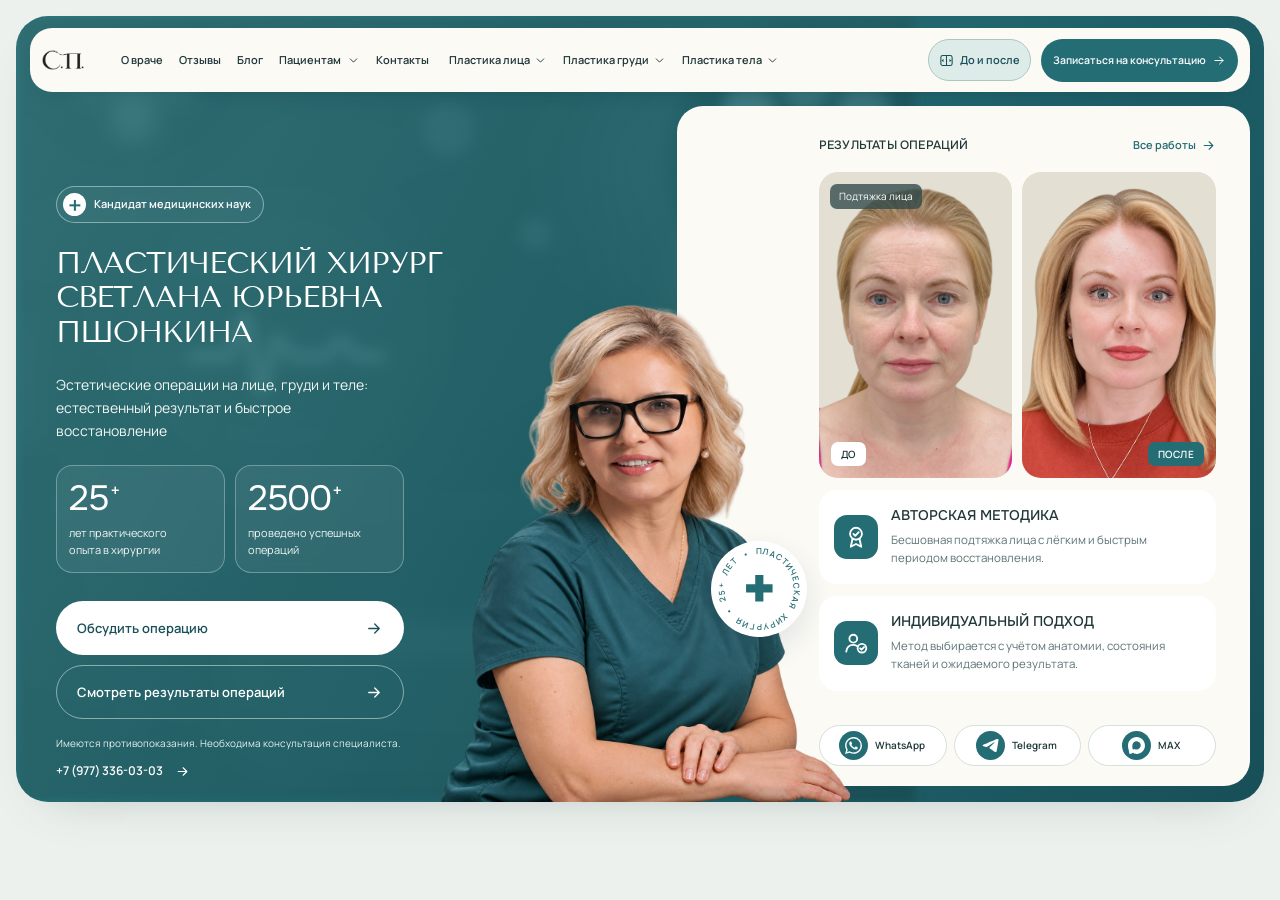
==== commit d21f2438: "Fix hero containment, mobile navigation and circular badge in all variants" ====
--- a/variant-1/index.html
+++ b/variant-1/index.html
@@ -8,7 +8,7 @@
   <title>Светлана Пшонкина — сине-зелёная концепция · вариант 1</title>
   <link rel="stylesheet" href="assets/fonts-refined.css">
   <link rel="stylesheet" href="assets/medical.css">
-  <link rel="stylesheet" href="assets/revision.css">
+  <link rel="stylesheet" href="assets/revision.css?v=20261113-layout">
   <script src="assets/medical.js" defer></script>
 </head>
 <body>
@@ -51,7 +51,7 @@
     <figure class="doctor-figure">
       <img class="doctor" src="assets/doctor-teal-v2.png" width="1122" height="1402" alt="Пластический хирург Светлана Юрьевна Пшонкина">
       <figcaption class="doctor-badge" aria-label="Пластическая хирургия — 25+ лет">
-        <svg class="badge-ring" viewBox="0 0 116 116" aria-hidden="true"><defs><path id="badge-circle" d="M58 58m-44 0a44 44 0 1 1 88 0a44 44 0 1 1-88 0"/></defs><text textLength="276" lengthAdjust="spacing"><textPath href="#badge-circle">ПЛАСТИЧЕСКАЯ ХИРУРГИЯ • 25+ ЛЕТ • </textPath></text></svg>
+        <svg class="badge-ring" viewBox="0 0 116 116" aria-hidden="true"><text x="58" y="16" text-anchor="middle" transform="rotate(0.00000 58 58)">П</text><text x="58" y="16" text-anchor="middle" transform="rotate(10.58824 58 58)">Л</text><text x="58" y="16" text-anchor="middle" transform="rotate(21.17647 58 58)">А</text><text x="58" y="16" text-anchor="middle" transform="rotate(31.76471 58 58)">С</text><text x="58" y="16" text-anchor="middle" transform="rotate(42.35294 58 58)">Т</text><text x="58" y="16" text-anchor="middle" transform="rotate(52.94118 58 58)">И</text><text x="58" y="16" text-anchor="middle" transform="rotate(63.52941 58 58)">Ч</text><text x="58" y="16" text-anchor="middle" transform="rotate(74.11765 58 58)">Е</text><text x="58" y="16" text-anchor="middle" transform="rotate(84.70588 58 58)">С</text><text x="58" y="16" text-anchor="middle" transform="rotate(95.29412 58 58)">К</text><text x="58" y="16" text-anchor="middle" transform="rotate(105.88235 58 58)">А</text><text x="58" y="16" text-anchor="middle" transform="rotate(116.47059 58 58)">Я</text><text x="58" y="16" text-anchor="middle" transform="rotate(137.64706 58 58)">Х</text><text x="58" y="16" text-anchor="middle" transform="rotate(148.23529 58 58)">И</text><text x="58" y="16" text-anchor="middle" transform="rotate(158.82353 58 58)">Р</text><text x="58" y="16" text-anchor="middle" transform="rotate(169.41176 58 58)">У</text><text x="58" y="16" text-anchor="middle" transform="rotate(180.00000 58 58)">Р</text><text x="58" y="16" text-anchor="middle" transform="rotate(190.58824 58 58)">Г</text><text x="58" y="16" text-anchor="middle" transform="rotate(201.17647 58 58)">И</text><text x="58" y="16" text-anchor="middle" transform="rotate(211.76471 58 58)">Я</text><text x="58" y="16" text-anchor="middle" transform="rotate(232.94118 58 58)">•</text><text x="58" y="16" text-anchor="middle" transform="rotate(254.11765 58 58)">2</text><text x="58" y="16" text-anchor="middle" transform="rotate(264.70588 58 58)">5</text><text x="58" y="16" text-anchor="middle" transform="rotate(275.29412 58 58)">+</text><text x="58" y="16" text-anchor="middle" transform="rotate(296.47059 58 58)">Л</text><text x="58" y="16" text-anchor="middle" transform="rotate(307.05882 58 58)">Е</text><text x="58" y="16" text-anchor="middle" transform="rotate(317.64706 58 58)">Т</text><text x="58" y="16" text-anchor="middle" transform="rotate(338.82353 58 58)">•</text></svg>
         <svg class="badge-cross" viewBox="0 0 32 32" aria-hidden="true"><path d="M12 3h8v9h9v8h-9v9h-8v-9H3v-8h9z"/></svg>
       </figcaption>
     </figure>
--- a/variant-1/assets/revision.css
+++ b/variant-1/assets/revision.css
@@ -1,145 +1,165 @@
-/* Requested changes only. The original variant and its stylesheet are preserved. */
-@font-face{font-family:'Tenor Sans';src:url('TenorSans-Regular.ttf') format('truetype');font-style:normal;font-weight:400;font-display:block}
-:root{--display:'Onest',sans-serif;--radius-button:999px}
-h1{font-family:'Tenor Sans',sans-serif;font-weight:400}
-.button,.before-after-pill,.icon-button,.menu-toggle{border-radius:var(--radius-button)}
-.credential{border-radius:999px}
-.credential-plus{border-radius:50%}
-.social-symbol{display:inline-grid;place-items:center;width:29px;height:29px;border-radius:50%;background:var(--accent);color:white;flex:none}
-.brand-icon{display:block;fill:currentColor;stroke:none;width:17px;height:17px}
-.messengers>a,.messengers>button{padding:5px 12px 5px 5px;gap:7px;border-radius:var(--radius-button)}
-.messengers .social-symbol{width:29px;height:29px;color:white}
-.messengers .brand-icon{width:17px;height:17px}
-.doctor-badge{border:0;background:white;display:grid;place-items:center;width:112px;height:112px}
-.badge-ring{position:absolute;inset:0;width:100%;height:100%;fill:var(--accent);animation:badge-turn 24s linear infinite;transform-origin:center}
-.badge-ring text{font-family:var(--body);font-size:9.4px;font-weight:800;letter-spacing:1.15px}
-.badge-cross{position:absolute;inset:33%;width:34%;height:34%;fill:var(--accent);display:block}
-@keyframes badge-turn{to{transform:rotate(360deg)}}
-
-/* One desktop line, without changing the section labels or dropping links. */
-@media(min-width:1200px){
- html{scrollbar-gutter:auto}
- body{padding:16px}
- .stage{width:100%;max-width:1568px;min-height:0;border-radius:32px;padding:18px 18px 0;box-shadow:0 20px 50px -32px #244a4955}
- .site-header{display:flex;align-items:center;justify-content:flex-start;gap:10px;min-height:66px;padding:9px 19px;margin:0 auto;border-radius:22px}
- .brand{min-width:42px;flex:none}.brand-mark{width:42px;height:23px}
- .utility-nav{flex:0 1 auto;gap:9px;justify-content:flex-start;margin-left:32px}
- .utility-item{font-size:12px;padding:8px 7px}
- .services-nav{gap:9px;flex:0 1 auto;margin-left:8px}
- .service-trigger{font-size:12px;padding:8px 7px;gap:6px}
- .before-after-pill{font-size:12px;padding:10px 13px;gap:7px}
- .site-header>.before-after-pill{margin-left:auto;flex:none}
- .before-after-pill>span:last-child{display:none}
- .header-book{font-size:11px;padding:11px 14px;gap:8px;flex:none}
- .header-book .ic{width:14px}
- .hero-layout{height:clamp(600px,calc(100svh - 140px),740px);min-height:600px;margin:0 auto;padding:28px 18px 18px;grid-template-columns:minmax(0,37fr) minmax(0,29fr) minmax(0,34fr);grid-template-rows:minmax(min-content,1fr) auto}
- .intro{align-self:end}
- .stage:after{top:98px;bottom:16px;left:53%;right:18px}
- h1{font-size:clamp(30px,2.35vw,43px);line-height:1.16;max-width:570px;margin-top:23px}
- .lead{margin-top:23px}
- .action-block{padding-top:22px}
- .facts{margin-bottom:28px}
- .doctor-figure{margin:0 -46px -18px -56px;transform:translateY(14px);clip-path:inset(0 0 14px 0)}
- .doctor{max-height:calc(100svh - 130px);object-position:bottom}
- .doctor-badge{left:66%;top:47%;width:108px;height:108px}
- .comparison-half{width:100%;height:clamp(245px,34svh,365px);max-height:none;aspect-ratio:auto}
- .results-area{gap:12px;padding-top:12px;padding-right:20px;padding-bottom:18px}
- .benefit{padding:17px 15px}
- .benefit p{font-size:11.5px}
- .messengers{display:grid;grid-template-columns:repeat(3,minmax(0,1fr));gap:7px;padding-top:6px;width:100%}
- .messengers>a,.messengers>button{min-width:0;padding-right:7px;font-size:10px}
- .service-panel{max-height:calc(100svh - 112px)}
-}
-@media(min-width:1200px) and (max-width:1399px){
- .stage{padding:12px 14px 0}
- .site-header{gap:10px;padding:8px 12px;min-height:64px}
- .utility-nav{margin-left:22px}.services-nav{margin-left:0}
- .utility-nav,.services-nav{gap:6px}
- .utility-item{font-size:11px;padding:8px 5px}
- .service-trigger{font-size:11px;padding:8px 5px;gap:4px}
- .header-book{font-size:10.5px;padding:11px 11px;gap:6px}
- .before-after-pill{font-size:11px;padding:10px 10px;gap:6px}
- .before-after-pill .ic{width:15px}
- .hero-layout{height:clamp(600px,calc(100svh - 108px),710px);padding:27px 14px 18px;grid-template-columns:minmax(0,37fr) minmax(0,27fr) minmax(0,36fr)}
- .stage:after{top:90px;right:14px}
- .doctor-figure{margin-left:-48px;margin-right:-46px}
- .doctor-badge{width:96px;height:96px}
- .lead{font-size:14px;max-width:330px}
- .action-block{max-width:360px}
- .fact strong{font-size:35px}
- .benefit h3{font-size:14px}
- .results-heading h2{font-size:12px}
-}
-@media(min-width:1200px) and (max-height:800px){
- .hero-layout{min-height:575px;padding-top:24px;padding-bottom:16px}
- h1{font-size:clamp(30px,2.45vw,39px);margin-top:20px}
- .lead{margin-top:20px;font-size:14px;line-height:1.6}
- .action-block{padding-top:20px}
- .facts{margin-bottom:28px}.fact{padding:12px 14px}.fact strong{font-size:35px}
- .hero-buttons{gap:8px}.hero-buttons .button{min-height:48px;padding-top:11px;padding-bottom:11px}
- .medical-note{margin-top:12px}.phone{margin-top:4px}
- .doctor-figure{margin-bottom:-16px}.doctor{max-height:calc(100svh - 116px)}
- .comparison-half{height:clamp(220px,34svh,272px);max-height:none}
- .results-area{gap:10px}.benefits{gap:10px}.benefit{padding:13px 13px;gap:11px}
- .benefit h3{font-size:13px}.benefit p{font-size:11px;line-height:1.5}
- .messengers{padding-top:3px}
-}
-@media(min-width:1200px) and (max-height:700px){
- .hero-layout{height:calc(100svh - 108px);min-height:530px;padding-top:18px;padding-bottom:14px}
- h1{font-size:30px;margin-top:16px}
- .lead{font-size:13px;line-height:1.6;margin-top:16px}
- .action-block{padding-top:15px}
- .facts{margin-bottom:26px}.fact{padding:10px 13px}.fact strong{font-size:32px}
- .hero-buttons .button{min-height:44px;padding-top:9px;padding-bottom:9px}
- .medical-note{font-size:9px;margin-top:9px}.phone{margin-top:2px}
- .doctor-figure{margin-bottom:-14px}.doctor{max-height:calc(100svh - 148px)}
- .comparison-half{height:clamp(185px,31svh,218px)}
- .results-area{gap:8px}.benefits{gap:8px}.benefit{padding:11px 12px}
-}
-
-/* Tablet: two navigation rows. The portrait meets the next panel without a gap. */
-@media(min-width:720px) and (max-width:1199px){
- .site-header{display:grid;grid-template-columns:48px minmax(0,1fr) auto;grid-template-rows:62px 57px;column-gap:12px;align-items:center;position:relative}
- .site-header:after{content:'';position:absolute;left:17px;right:17px;top:62px;height:1px;background:var(--line);pointer-events:none}
- .brand{grid-column:1;grid-row:1}.utility-nav{grid-column:2;grid-row:1}.header-book{grid-column:3;grid-row:1}
- .services-nav{grid-column:1/3;grid-row:2}.site-header>.before-after-pill{grid-column:3;grid-row:2;justify-self:end}
- .hero-layout{padding-bottom:0}
- .doctor-figure{margin-bottom:-10px;align-self:end}
- .doctor{object-position:bottom}
- .results-area{margin-top:0;position:relative;z-index:5}
- .action-block{padding-bottom:25px}
- .doctor-badge{width:94px;height:94px}
-}
-@media(min-width:720px) and (max-width:859px){
- .site-header{grid-template-columns:42px minmax(0,1fr) auto;column-gap:7px}
- .doctor-badge{width:85px;height:85px}
-}
-
-@media(max-width:719px){
- .site-header{display:grid;grid-template-columns:1fr auto auto;grid-template-rows:65px 55px;gap:0 10px;align-items:center;position:relative}
- .site-header:after{content:'';position:absolute;left:13px;right:13px;top:65px;height:1px;background:var(--line);pointer-events:none}
- .brand{grid-column:1;grid-row:1}.header-book{grid-column:2;grid-row:1}.menu-toggle{grid-column:3;grid-row:1}
- .site-header>.before-after-pill{grid-column:1;grid-row:2;justify-self:start}
- .mobile-quick{grid-column:2/4;grid-row:2;justify-self:end}
- .hero-layout{display:grid;grid-template-columns:minmax(0,1fr);gap:0}
- .intro{grid-column:1;grid-row:1}.results-heading{grid-column:1;grid-row:2}.comparison{grid-column:1;grid-row:3}
- .doctor-figure{grid-column:1;grid-row:4;position:relative;inset:auto;align-self:end;justify-self:center;width:92%;height:auto;margin:12px 0 0;max-width:360px;overflow:visible}
- .doctor{width:100%;height:auto;max-height:none;object-fit:contain;object-position:bottom}
- .action-block{grid-column:1;grid-row:5;align-self:end;margin:-120px -10px 0;padding:0 10px 12px;max-width:none;background:linear-gradient(0deg,#184f58 0%,#184f58ed 10%,#184f5800 60%)}
- .benefits{grid-column:1;grid-row:6}.messengers{grid-column:1;grid-row:7;margin-bottom:10px}
- .doctor-badge{width:78px;height:78px;right:-7px;left:auto;top:40%}
- .messengers>a,.messengers>button{padding:5px 9px 5px 5px;font-size:10px;gap:5px}
- .messengers .social-symbol{width:28px;height:28px}
- .button,.before-after-pill,.menu-toggle,.icon-button{border-radius:var(--radius-button)}
-}
-@media(max-width:359px){.doctor-badge{width:68px;height:68px;top:34%}.site-header{column-gap:7px}.messengers{gap:5px}.messengers>a,.messengers>button{padding-right:7px}.messengers .social-symbol{width:25px;height:25px}}
-@media(prefers-reduced-motion:reduce){.badge-ring{animation:none}}
-
-/* Each dropdown is positioned by its own trigger; photo panels stay within the header edges. */
-@media(min-width:720px){
- .nav-panel{right:auto;max-width:none;top:auto;left:auto;border-radius:20px;overflow:visible}
- .service-panel{width:min(660px,calc(100vw - 64px));grid-template-columns:minmax(0,1fr) 220px;gap:18px;overflow:auto}
- .compact-panel{width:310px;overflow:auto}
- .nav-panel:before{top:-14px;height:15px}
- .nav-panel:after{content:'';position:absolute;left:var(--anchor-x,30px);top:0;width:26px;height:3px;transform:translateX(-50%);border-radius:0 0 3px 3px;background:var(--accent)}
-}
+/* Requested changes only. The original variant and its stylesheet are preserved. */
+@font-face{font-family:'Tenor Sans';src:url('TenorSans-Regular.ttf') format('truetype');font-style:normal;font-weight:400;font-display:block}
+:root{--display:'Onest',sans-serif;--radius-button:999px}
+h1{font-family:'Tenor Sans',sans-serif;font-weight:400}
+.button,.before-after-pill,.icon-button,.menu-toggle{border-radius:var(--radius-button)}
+.credential{border-radius:999px}
+.credential-plus{border-radius:50%}
+.social-symbol{display:inline-grid;place-items:center;width:29px;height:29px;border-radius:50%;background:var(--accent);color:white;flex:none}
+.brand-icon{display:block;fill:currentColor;stroke:none;width:17px;height:17px}
+.messengers>a,.messengers>button{padding:5px 12px 5px 5px;gap:7px;border-radius:var(--radius-button)}
+.messengers .social-symbol{width:29px;height:29px;color:white}
+.messengers .brand-icon{width:17px;height:17px}
+.doctor-badge{border:0;background:white;display:grid;place-items:center;width:112px;height:112px}
+.badge-ring{position:absolute;inset:0;width:100%;height:100%;fill:var(--accent);animation:badge-turn 24s linear infinite;transform-origin:center}
+.badge-ring text{font-family:var(--body);font-size:9.4px;font-weight:800;letter-spacing:1.15px}
+.badge-cross{position:absolute;inset:33%;width:34%;height:34%;fill:var(--accent);display:block}
+@keyframes badge-turn{to{transform:rotate(360deg)}}
+
+/* One desktop line. The hero can grow with wrapped text, keeping contacts inside its background. */
+@media(min-width:1200px){
+ html{scrollbar-gutter:auto}
+ body{padding:16px}
+ .stage{width:100%;max-width:1568px;min-height:0;border-radius:32px;padding:18px 18px 0;box-shadow:0 20px 50px -32px #244a4955}
+ .site-header{display:flex;align-items:center;justify-content:flex-start;gap:10px;min-height:66px;padding:9px 19px;margin:0 auto;border-radius:22px}
+ .brand{min-width:42px;flex:none}.brand-mark{width:42px;height:23px}
+ .utility-nav{flex:0 1 auto;gap:9px;justify-content:flex-start;margin-left:32px}
+ .utility-item{font-size:12px;padding:8px 7px}
+ .services-nav{gap:9px;flex:0 1 auto;margin-left:8px}
+ .service-trigger{font-size:12px;padding:8px 7px;gap:6px}
+ .before-after-pill{font-size:12px;padding:10px 13px;gap:7px}
+ .site-header>.before-after-pill{margin-left:auto;flex:none}
+ .before-after-pill>span:last-child{display:none}
+ .header-book{font-size:11px;padding:11px 14px;gap:8px;flex:none}
+ .header-book .ic{width:14px}
+ .hero-layout{height:auto;min-height:clamp(600px,calc(100svh - 140px),740px);margin:0 auto;padding:28px 18px 18px;grid-template-columns:minmax(0,37fr) minmax(0,29fr) minmax(0,34fr);grid-template-rows:minmax(min-content,1fr) auto}
+ .intro{align-self:end}
+ .stage:after{top:98px;bottom:16px;left:53%;right:18px}
+ h1{font-size:clamp(30px,2.35vw,43px);line-height:1.16;max-width:570px;margin-top:23px}
+ .lead{margin-top:23px}
+ .action-block{padding-top:22px}
+ .facts{margin-bottom:28px}
+ .doctor-figure{margin:0 -46px -18px -56px;transform:translateY(14px);clip-path:inset(0 0 14px 0)}
+ .doctor{max-height:calc(100svh - 130px);object-position:bottom}
+ .doctor-badge{left:66%;top:47%;width:108px;height:108px}
+ .comparison-half{width:100%;height:clamp(245px,34svh,365px);max-height:none;aspect-ratio:auto}
+ .results-area{gap:12px;padding-top:12px;padding-right:20px;padding-bottom:18px}
+ .benefit{padding:17px 15px}
+ .benefit p{font-size:11.5px}
+ .messengers{display:grid;grid-template-columns:repeat(3,minmax(0,1fr));gap:7px;padding-top:6px;width:100%}
+ .messengers>a,.messengers>button{min-width:0;padding-right:7px;font-size:10px}
+ .service-panel{max-height:calc(100svh - 112px)}
+}
+@media(min-width:1200px) and (max-width:1399px){
+ .stage{padding:12px 14px 0}
+ .site-header{gap:10px;padding:8px 12px;min-height:64px}
+ .utility-nav{margin-left:22px}.services-nav{margin-left:0}
+ .utility-nav,.services-nav{gap:6px}
+ .utility-item{font-size:11px;padding:8px 5px}
+ .service-trigger{font-size:11px;padding:8px 5px;gap:4px}
+ .header-book{font-size:10.5px;padding:11px 11px;gap:6px}
+ .before-after-pill{font-size:11px;padding:10px 10px;gap:6px}
+ .before-after-pill .ic{width:15px}
+ .hero-layout{min-height:clamp(600px,calc(100svh - 108px),710px);padding:27px 14px 18px;grid-template-columns:minmax(0,37fr) minmax(0,27fr) minmax(0,36fr)}
+ .stage:after{top:90px;right:14px}
+ .doctor-figure{margin-left:-48px;margin-right:-46px}
+ .doctor-badge{width:96px;height:96px}
+ .lead{font-size:14px;max-width:330px}
+ .action-block{max-width:360px}
+ .fact strong{font-size:35px}
+ .benefit h3{font-size:14px}
+ .results-heading h2{font-size:12px}
+}
+@media(min-width:1200px) and (max-height:800px){
+ .hero-layout{padding-top:24px;padding-bottom:16px}
+ h1{font-size:clamp(30px,2.45vw,39px);margin-top:20px}
+ .lead{margin-top:20px;font-size:14px;line-height:1.6}
+ .action-block{padding-top:20px}
+ .facts{margin-bottom:28px}.fact{padding:12px 14px}.fact strong{font-size:35px}
+ .hero-buttons{gap:8px}.hero-buttons .button{min-height:48px;padding-top:11px;padding-bottom:11px}
+ .medical-note{margin-top:12px}.phone{margin-top:4px}
+ .doctor-figure{margin-bottom:-16px}.doctor{max-height:calc(100svh - 116px)}
+ .comparison-half{height:clamp(220px,34svh,272px);max-height:none}
+ .results-area{gap:10px}.benefits{gap:10px}.benefit{padding:13px 13px;gap:11px}
+ .benefit h3{font-size:13px}.benefit p{font-size:11px;line-height:1.5}
+ .messengers{padding-top:3px}
+}
+@media(min-width:1200px) and (max-height:700px){
+ .hero-layout{min-height:max(530px,calc(100svh - 108px));padding-top:18px;padding-bottom:14px}
+ h1{font-size:30px;margin-top:16px}
+ .lead{font-size:13px;line-height:1.6;margin-top:16px}
+ .action-block{padding-top:15px}
+ .facts{margin-bottom:26px}.fact{padding:10px 13px}.fact strong{font-size:32px}
+ .hero-buttons .button{min-height:44px;padding-top:9px;padding-bottom:9px}
+ .medical-note{font-size:9px;margin-top:9px}.phone{margin-top:2px}
+ .doctor-figure{margin-bottom:-14px}.doctor{max-height:calc(100svh - 148px)}
+ .comparison-half{height:clamp(185px,31svh,218px)}
+ .results-area{gap:8px}.benefits{gap:8px}.benefit{padding:11px 12px}
+}
+
+/* Tablet: two navigation rows. The portrait meets the next panel without a gap. */
+@media(min-width:720px) and (max-width:1199px){
+ .site-header{display:grid;grid-template-columns:48px minmax(0,1fr) auto;grid-template-rows:62px 57px;column-gap:12px;align-items:center;position:relative}
+ .site-header:after{content:'';position:absolute;left:17px;right:17px;top:62px;height:1px;background:var(--line);pointer-events:none}
+ .brand{grid-column:1;grid-row:1}.utility-nav{grid-column:2;grid-row:1}.header-book{grid-column:3;grid-row:1}
+ .services-nav{grid-column:1/3;grid-row:2}.site-header>.before-after-pill{grid-column:3;grid-row:2;justify-self:end}
+ .hero-layout{padding-bottom:0}
+ .doctor-figure{margin-bottom:-10px;align-self:end}
+ .doctor{object-position:bottom}
+ .results-area{margin-top:0;position:relative;z-index:5}
+ .action-block{padding-bottom:25px}
+ .doctor-badge{width:94px;height:94px}
+}
+@media(min-width:720px) and (max-width:859px){
+ .site-header{grid-template-columns:42px minmax(0,1fr) auto;column-gap:7px}
+ .doctor-badge{width:85px;height:85px}
+}
+
+@media(max-width:719px){
+ .site-header{display:grid;grid-template-columns:1fr auto auto;grid-template-rows:65px 55px;gap:0 10px;align-items:center;position:relative}
+ .site-header:after{content:'';position:absolute;left:13px;right:13px;top:65px;height:1px;background:var(--line);pointer-events:none}
+ .brand{grid-column:1;grid-row:1}.header-book{grid-column:2;grid-row:1}.menu-toggle{grid-column:3;grid-row:1}
+ .site-header>.before-after-pill{grid-column:1;grid-row:2;justify-self:start}
+ .mobile-quick{grid-column:2/4;grid-row:2;justify-self:end}
+ .hero-layout{display:grid;grid-template-columns:minmax(0,1fr);gap:0}
+ .intro{grid-column:1;grid-row:1}.results-heading{grid-column:1;grid-row:2}.comparison{grid-column:1;grid-row:3}
+ .doctor-figure{grid-column:1;grid-row:4;position:relative;inset:auto;align-self:end;justify-self:center;width:92%;height:auto;margin:12px 0 0;max-width:360px;overflow:visible}
+ .doctor{width:100%;height:auto;max-height:none;object-fit:contain;object-position:bottom}
+ .action-block{grid-column:1;grid-row:5;align-self:end;margin:-120px -10px 0;padding:0 10px 12px;max-width:none;background:linear-gradient(0deg,#184f58 0%,#184f58ed 10%,#184f5800 60%)}
+ .benefits{grid-column:1;grid-row:6}.messengers{grid-column:1;grid-row:7;margin-bottom:10px}
+ .doctor-badge{width:78px;height:78px;right:-7px;left:auto;top:40%}
+ .messengers>a,.messengers>button{padding:5px 9px 5px 5px;font-size:10px;gap:5px}
+ .messengers .social-symbol{width:28px;height:28px}
+ .button,.before-after-pill,.menu-toggle,.icon-button{border-radius:var(--radius-button)}
+}
+@media(max-width:359px){.doctor-badge{width:68px;height:68px;top:34%}.site-header{column-gap:7px}.messengers{gap:5px}.messengers>a,.messengers>button{padding-right:7px}.messengers .social-symbol{width:25px;height:25px}}
+@media(prefers-reduced-motion:reduce){.badge-ring{animation:none}}
+
+/* Each dropdown is positioned by its own trigger; photo panels stay within the header edges. */
+@media(min-width:720px){
+ .nav-panel{right:auto;max-width:none;top:auto;left:auto;border-radius:20px;overflow:visible}
+ .service-panel{width:min(660px,calc(100vw - 64px));grid-template-columns:minmax(0,1fr) 220px;gap:18px;overflow:auto}
+ .compact-panel{width:310px;overflow:auto}
+ .nav-panel:before{top:-14px;height:15px}
+ .nav-panel:after{content:'';position:absolute;left:var(--anchor-x,30px);top:0;width:26px;height:3px;transform:translateX(-50%);border-radius:0 0 3px 3px;background:var(--accent)}
+}
+
+/* Review corrections: contain the portrait; one mobile navigation row. */
+.stage{overflow:clip}
+.badge-ring text{letter-spacing:0;font-size:10px}
+@media(max-width:719px){
+ .site-header{display:flex;align-items:center;gap:8px;min-height:60px;padding:10px 12px}
+ .site-header:after,.site-header>.mobile-quick{display:none}
+ .site-header>.brand{order:0;flex:0 0 34px;min-width:34px;margin-right:auto}
+ .site-header>.brand .brand-mark{width:34px;height:auto}
+ .site-header>.before-after-pill{order:1;flex:none;min-height:36px;padding:8px 10px;font-size:10px;gap:0}
+ .site-header>.before-after-pill>span{display:none}
+ .site-header>.header-book{order:2;flex:none;min-height:36px;padding:8px 10px;font-size:10px}
+ .site-header>.menu-toggle{order:3;flex:0 0 34px;width:34px;height:36px}
+}
+@media(max-width:359px){
+ .site-header{gap:5px;padding:10px 8px}
+ .site-header>.brand{flex-basis:30px;min-width:30px}
+ .site-header>.brand .brand-mark{width:30px}
+ .site-header>.before-after-pill,.site-header>.header-book{padding-left:8px;padding-right:8px}
+}
